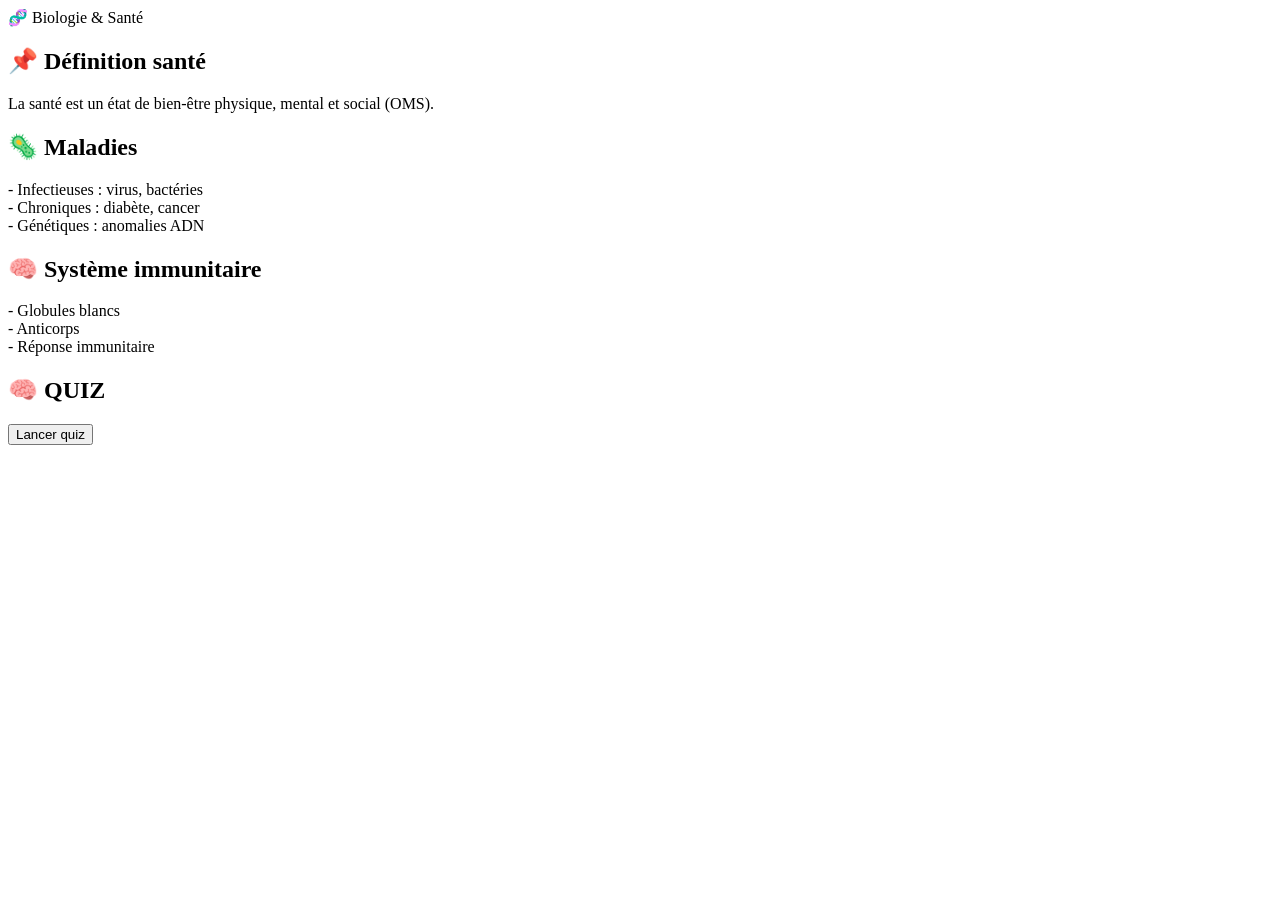
==== bio.html @ fa760a11 "Create bio.html" ====
<!DOCTYPE html>
<html lang="fr">
<head>
<meta charset="UTF-8">
<title>Biologie ST2S</title>
<link rel="stylesheet" href="style.css">
</head>

<body>

<header>🧬 Biologie & Santé</header>

<div class="container">

  <div class="card">
    <h2>📌 Définition santé</h2>
    <p>La santé est un état de bien-être physique, mental et social (OMS).</p>
  </div>

  <div class="card">
    <h2>🦠 Maladies</h2>
    <p>
      - Infectieuses : virus, bactéries<br>
      - Chroniques : diabète, cancer<br>
      - Génétiques : anomalies ADN
    </p>
  </div>

  <div class="card">
    <h2>🧠 Système immunitaire</h2>
    <p>
      - Globules blancs<br>
      - Anticorps<br>
      - Réponse immunitaire
    </p>
  </div>

  <div class="card">
    <h2>🧠 QUIZ</h2>
    <button onclick="quizBio()">Lancer quiz</button>
    <p id="bioResult"></p>
  </div>

</div>

<script src="script.js"></script>
</body>
</html>
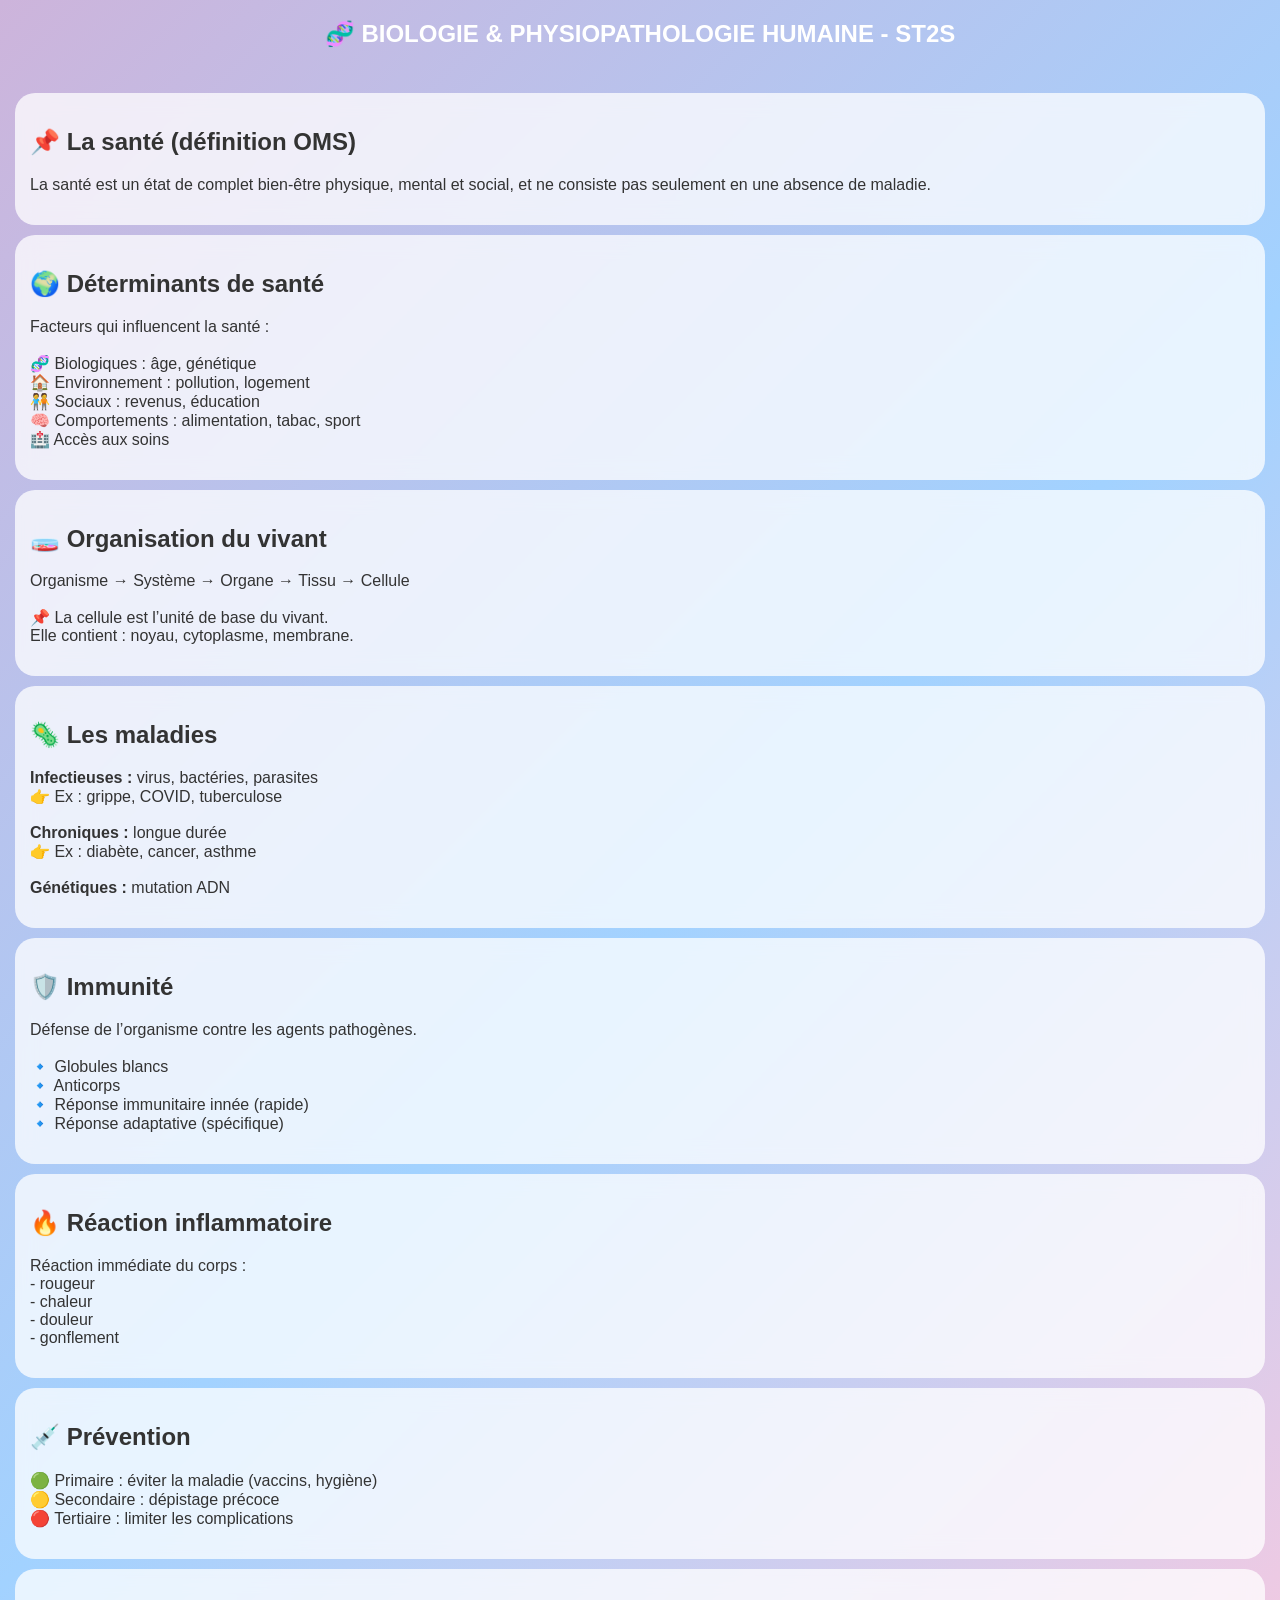
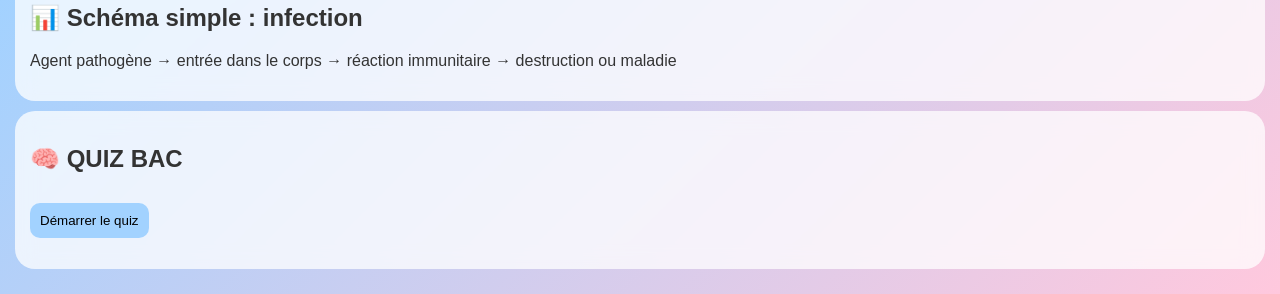
==== commit 5930a029: "Update bio.html" ====
--- a/bio.html
+++ b/bio.html
@@ -2,47 +2,119 @@
 <html lang="fr">
 <head>
 <meta charset="UTF-8">
-<title>Biologie ST2S</title>
+<title>Bio ST2S Bac</title>
 <link rel="stylesheet" href="style.css">
 </head>
 
 <body>
 
-<header>🧬 Biologie & Santé</header>
+<header>🧬 BIOLOGIE & PHYSIOPATHOLOGIE HUMAINE - ST2S</header>
 
 <div class="container">
 
+  <!-- INTRO -->
   <div class="card">
-    <h2>📌 Définition santé</h2>
-    <p>La santé est un état de bien-être physique, mental et social (OMS).</p>
-  </div>
-
-  <div class="card">
-    <h2>🦠 Maladies</h2>
+    <h2>📌 La santé (définition OMS)</h2>
     <p>
-      - Infectieuses : virus, bactéries<br>
-      - Chroniques : diabète, cancer<br>
-      - Génétiques : anomalies ADN
+      La santé est un état de complet bien-être physique, mental et social,
+      et ne consiste pas seulement en une absence de maladie.
     </p>
   </div>
 
+  <!-- DETERMINANTS -->
   <div class="card">
-    <h2>🧠 Système immunitaire</h2>
+    <h2>🌍 Déterminants de santé</h2>
     <p>
-      - Globules blancs<br>
-      - Anticorps<br>
-      - Réponse immunitaire
+      Facteurs qui influencent la santé :
+      <br><br>
+      🧬 Biologiques : âge, génétique<br>
+      🏠 Environnement : pollution, logement<br>
+      🧑‍🤝‍🧑 Sociaux : revenus, éducation<br>
+      🧠 Comportements : alimentation, tabac, sport<br>
+      🏥 Accès aux soins
     </p>
   </div>
 
+  <!-- CELLULE -->
   <div class="card">
-    <h2>🧠 QUIZ</h2>
-    <button onclick="quizBio()">Lancer quiz</button>
-    <p id="bioResult"></p>
+    <h2>🧫 Organisation du vivant</h2>
+    <p>
+      Organisme → Système → Organe → Tissu → Cellule<br><br>
+
+      📌 La cellule est l’unité de base du vivant.<br>
+      Elle contient : noyau, cytoplasme, membrane.
+    </p>
+  </div>
+
+  <!-- MALADIES -->
+  <div class="card">
+    <h2>🦠 Les maladies</h2>
+
+    <p>
+      <b>Infectieuses :</b> virus, bactéries, parasites<br>
+      👉 Ex : grippe, COVID, tuberculose<br><br>
+
+      <b>Chroniques :</b> longue durée<br>
+      👉 Ex : diabète, cancer, asthme<br><br>
+
+      <b>Génétiques :</b> mutation ADN
+    </p>
+  </div>
+
+  <!-- IMMUNITÉ -->
+  <div class="card">
+    <h2>🛡️ Immunité</h2>
+    <p>
+      Défense de l’organisme contre les agents pathogènes.
+      <br><br>
+      🔹 Globules blancs<br>
+      🔹 Anticorps<br>
+      🔹 Réponse immunitaire innée (rapide)<br>
+      🔹 Réponse adaptative (spécifique)
+    </p>
+  </div>
+
+  <!-- INFLAMMATION -->
+  <div class="card">
+    <h2>🔥 Réaction inflammatoire</h2>
+    <p>
+      Réaction immédiate du corps :
+      <br>
+      - rougeur<br>
+      - chaleur<br>
+      - douleur<br>
+      - gonflement
+    </p>
+  </div>
+
+  <!-- PREVENTION -->
+  <div class="card">
+    <h2>💉 Prévention</h2>
+    <p>
+      🟢 Primaire : éviter la maladie (vaccins, hygiène)<br>
+      🟡 Secondaire : dépistage précoce<br>
+      🔴 Tertiaire : limiter les complications
+    </p>
+  </div>
+
+  <!-- SCHÉMA TEXTE -->
+  <div class="card">
+    <h2>📊 Schéma simple : infection</h2>
+    <p>
+      Agent pathogène → entrée dans le corps → réaction immunitaire → destruction ou maladie
+    </p>
+  </div>
+
+  <!-- QUIZ -->
+  <div class="card">
+    <h2>🧠 QUIZ BAC</h2>
+    <button onclick="quizBio()">Démarrer le quiz</button>
+    <p id="resultBio"></p>
   </div>
 
 </div>
 
 <script src="script.js"></script>
+
 </body>
 </html>
--- a/style.css
+++ b/style.css
@@ -0,0 +1,34 @@
+body {
+  margin: 0;
+  font-family: Arial, sans-serif;
+  background: linear-gradient(135deg, #cdb4db, #a2d2ff, #ffc8dd);
+  color: #333;
+}
+
+header {
+  text-align: center;
+  padding: 20px;
+  color: white;
+  font-size: 24px;
+  font-weight: bold;
+}
+
+.container {
+  padding: 15px;
+}
+
+.card {
+  background: rgba(255,255,255,0.75);
+  margin: 10px 0;
+  padding: 15px;
+  border-radius: 20px;
+  backdrop-filter: blur(10px);
+}
+
+button {
+  background: #a2d2ff;
+  border: none;
+  padding: 10px;
+  border-radius: 10px;
+  margin-top: 10px;
+}
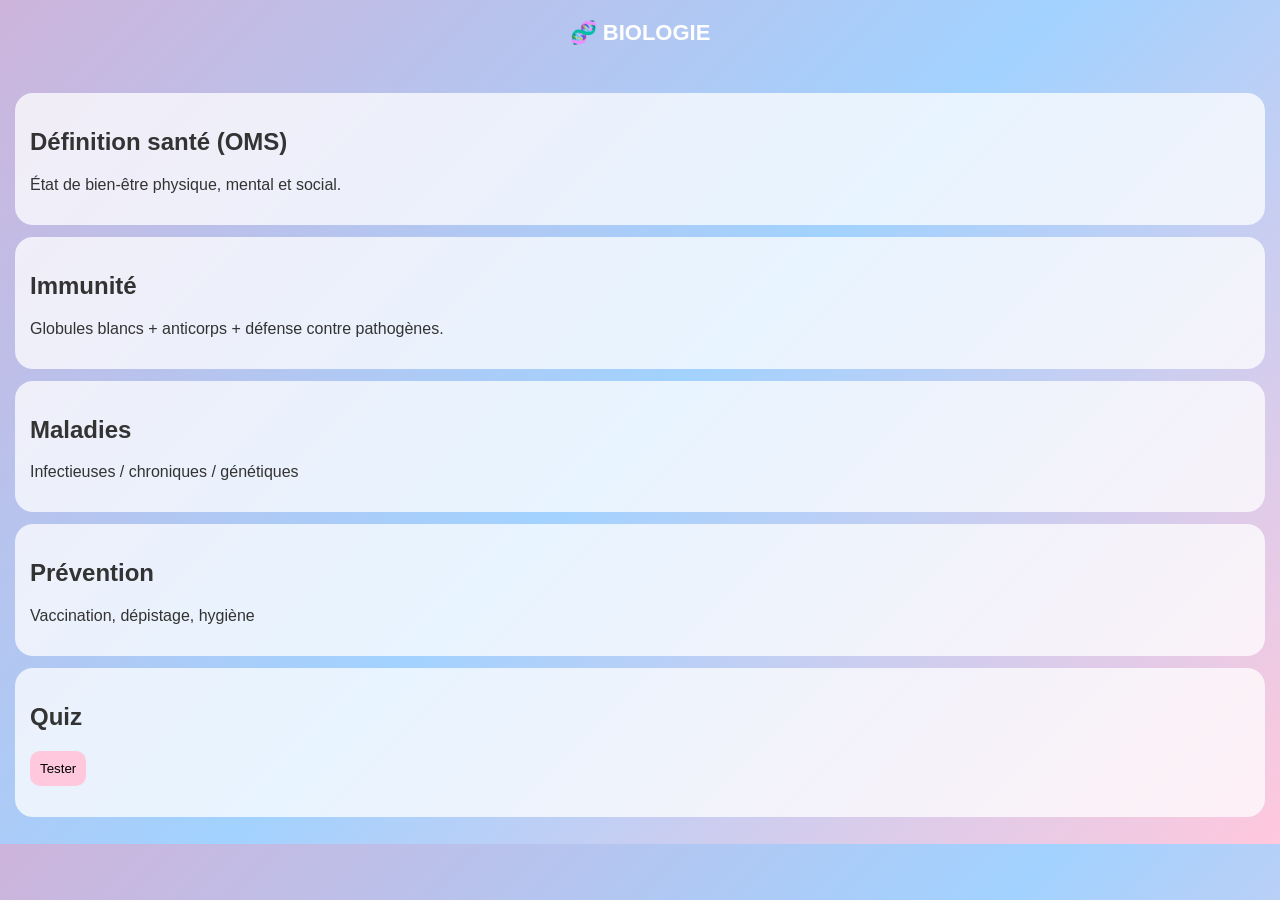
==== commit e41e49d7: "Update bio.html" ====
--- a/bio.html
+++ b/bio.html
@@ -2,119 +2,44 @@
 <html lang="fr">
 <head>
 <meta charset="UTF-8">
-<title>Bio ST2S Bac</title>
+<title>Bio ST2S</title>
 <link rel="stylesheet" href="style.css">
 </head>
 
 <body>
 
-<header>🧬 BIOLOGIE & PHYSIOPATHOLOGIE HUMAINE - ST2S</header>
+<header>🧬 BIOLOGIE</header>
 
 <div class="container">
 
-  <!-- INTRO -->
-  <div class="card">
-    <h2>📌 La santé (définition OMS)</h2>
-    <p>
-      La santé est un état de complet bien-être physique, mental et social,
-      et ne consiste pas seulement en une absence de maladie.
-    </p>
-  </div>
+<div class="card">
+<h2>Définition santé (OMS)</h2>
+<p>État de bien-être physique, mental et social.</p>
+</div>
 
-  <!-- DETERMINANTS -->
-  <div class="card">
-    <h2>🌍 Déterminants de santé</h2>
-    <p>
-      Facteurs qui influencent la santé :
-      <br><br>
-      🧬 Biologiques : âge, génétique<br>
-      🏠 Environnement : pollution, logement<br>
-      🧑‍🤝‍🧑 Sociaux : revenus, éducation<br>
-      🧠 Comportements : alimentation, tabac, sport<br>
-      🏥 Accès aux soins
-    </p>
-  </div>
+<div class="card">
+<h2>Immunité</h2>
+<p>Globules blancs + anticorps + défense contre pathogènes.</p>
+</div>
 
-  <!-- CELLULE -->
-  <div class="card">
-    <h2>🧫 Organisation du vivant</h2>
-    <p>
-      Organisme → Système → Organe → Tissu → Cellule<br><br>
+<div class="card">
+<h2>Maladies</h2>
+<p>Infectieuses / chroniques / génétiques</p>
+</div>
 
-      📌 La cellule est l’unité de base du vivant.<br>
-      Elle contient : noyau, cytoplasme, membrane.
-    </p>
-  </div>
+<div class="card">
+<h2>Prévention</h2>
+<p>Vaccination, dépistage, hygiène</p>
+</div>
 
-  <!-- MALADIES -->
-  <div class="card">
-    <h2>🦠 Les maladies</h2>
-
-    <p>
-      <b>Infectieuses :</b> virus, bactéries, parasites<br>
-      👉 Ex : grippe, COVID, tuberculose<br><br>
-
-      <b>Chroniques :</b> longue durée<br>
-      👉 Ex : diabète, cancer, asthme<br><br>
-
-      <b>Génétiques :</b> mutation ADN
-    </p>
-  </div>
-
-  <!-- IMMUNITÉ -->
-  <div class="card">
-    <h2>🛡️ Immunité</h2>
-    <p>
-      Défense de l’organisme contre les agents pathogènes.
-      <br><br>
-      🔹 Globules blancs<br>
-      🔹 Anticorps<br>
-      🔹 Réponse immunitaire innée (rapide)<br>
-      🔹 Réponse adaptative (spécifique)
-    </p>
-  </div>
-
-  <!-- INFLAMMATION -->
-  <div class="card">
-    <h2>🔥 Réaction inflammatoire</h2>
-    <p>
-      Réaction immédiate du corps :
-      <br>
-      - rougeur<br>
-      - chaleur<br>
-      - douleur<br>
-      - gonflement
-    </p>
-  </div>
-
-  <!-- PREVENTION -->
-  <div class="card">
-    <h2>💉 Prévention</h2>
-    <p>
-      🟢 Primaire : éviter la maladie (vaccins, hygiène)<br>
-      🟡 Secondaire : dépistage précoce<br>
-      🔴 Tertiaire : limiter les complications
-    </p>
-  </div>
-
-  <!-- SCHÉMA TEXTE -->
-  <div class="card">
-    <h2>📊 Schéma simple : infection</h2>
-    <p>
-      Agent pathogène → entrée dans le corps → réaction immunitaire → destruction ou maladie
-    </p>
-  </div>
-
-  <!-- QUIZ -->
-  <div class="card">
-    <h2>🧠 QUIZ BAC</h2>
-    <button onclick="quizBio()">Démarrer le quiz</button>
-    <p id="resultBio"></p>
-  </div>
+<div class="card">
+<h2>Quiz</h2>
+<button onclick="quizBio()">Tester</button>
+<p id="bio"></p>
+</div>
 
 </div>
 
 <script src="script.js"></script>
-
 </body>
 </html>
--- a/style.css
+++ b/style.css
@@ -1,6 +1,6 @@
 body {
   margin: 0;
-  font-family: Arial, sans-serif;
+  font-family: Arial;
   background: linear-gradient(135deg, #cdb4db, #a2d2ff, #ffc8dd);
   color: #333;
 }
@@ -9,7 +9,7 @@
   text-align: center;
   padding: 20px;
   color: white;
-  font-size: 24px;
+  font-size: 22px;
   font-weight: bold;
 }
 
@@ -19,16 +19,23 @@
 
 .card {
   background: rgba(255,255,255,0.75);
-  margin: 10px 0;
+  margin: 12px 0;
   padding: 15px;
-  border-radius: 20px;
-  backdrop-filter: blur(10px);
+  border-radius: 18px;
 }
 
+a {
+  display: inline-block;
+  margin-top: 10px;
+  text-decoration: none;
+  background: #a2d2ff;
+  padding: 8px 12px;
+  border-radius: 10px;
+  color: black;
+}
 button {
-  background: #a2d2ff;
+  background: #ffc8dd;
   border: none;
   padding: 10px;
   border-radius: 10px;
-  margin-top: 10px;
 }
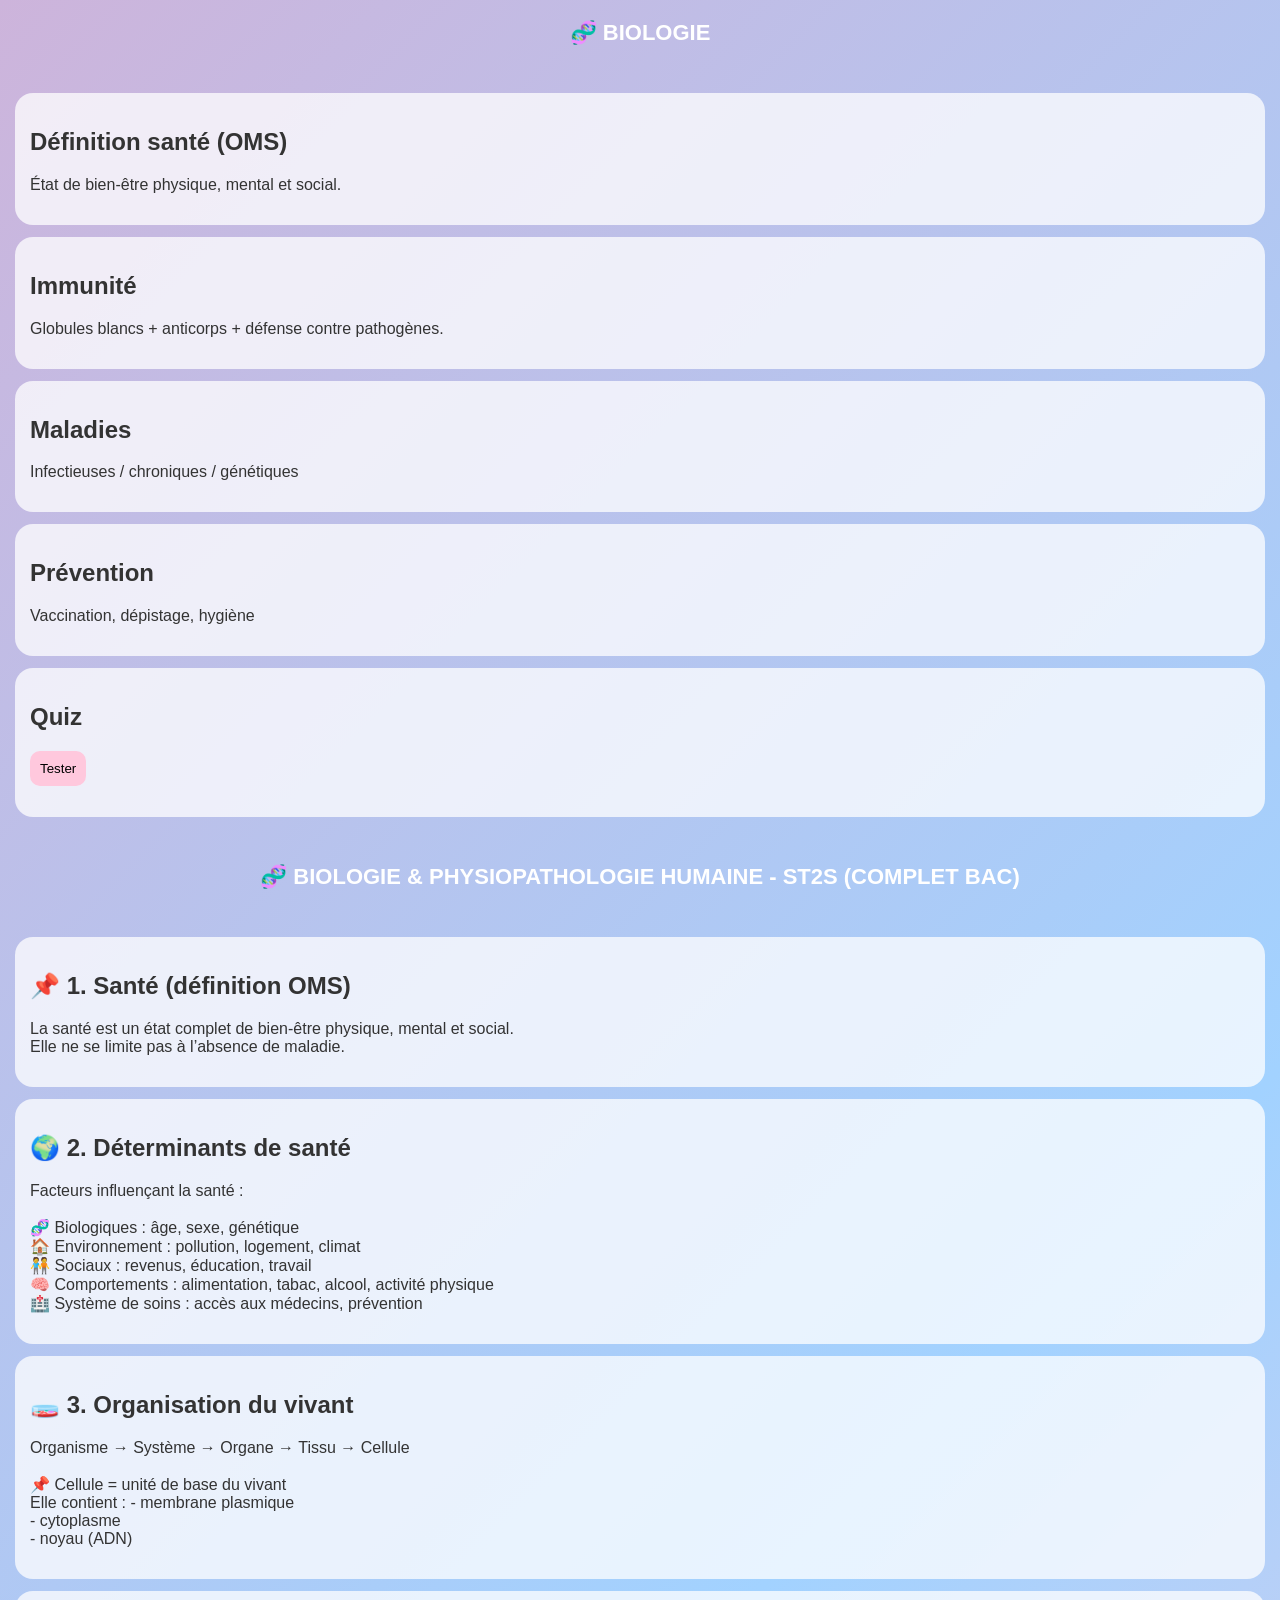
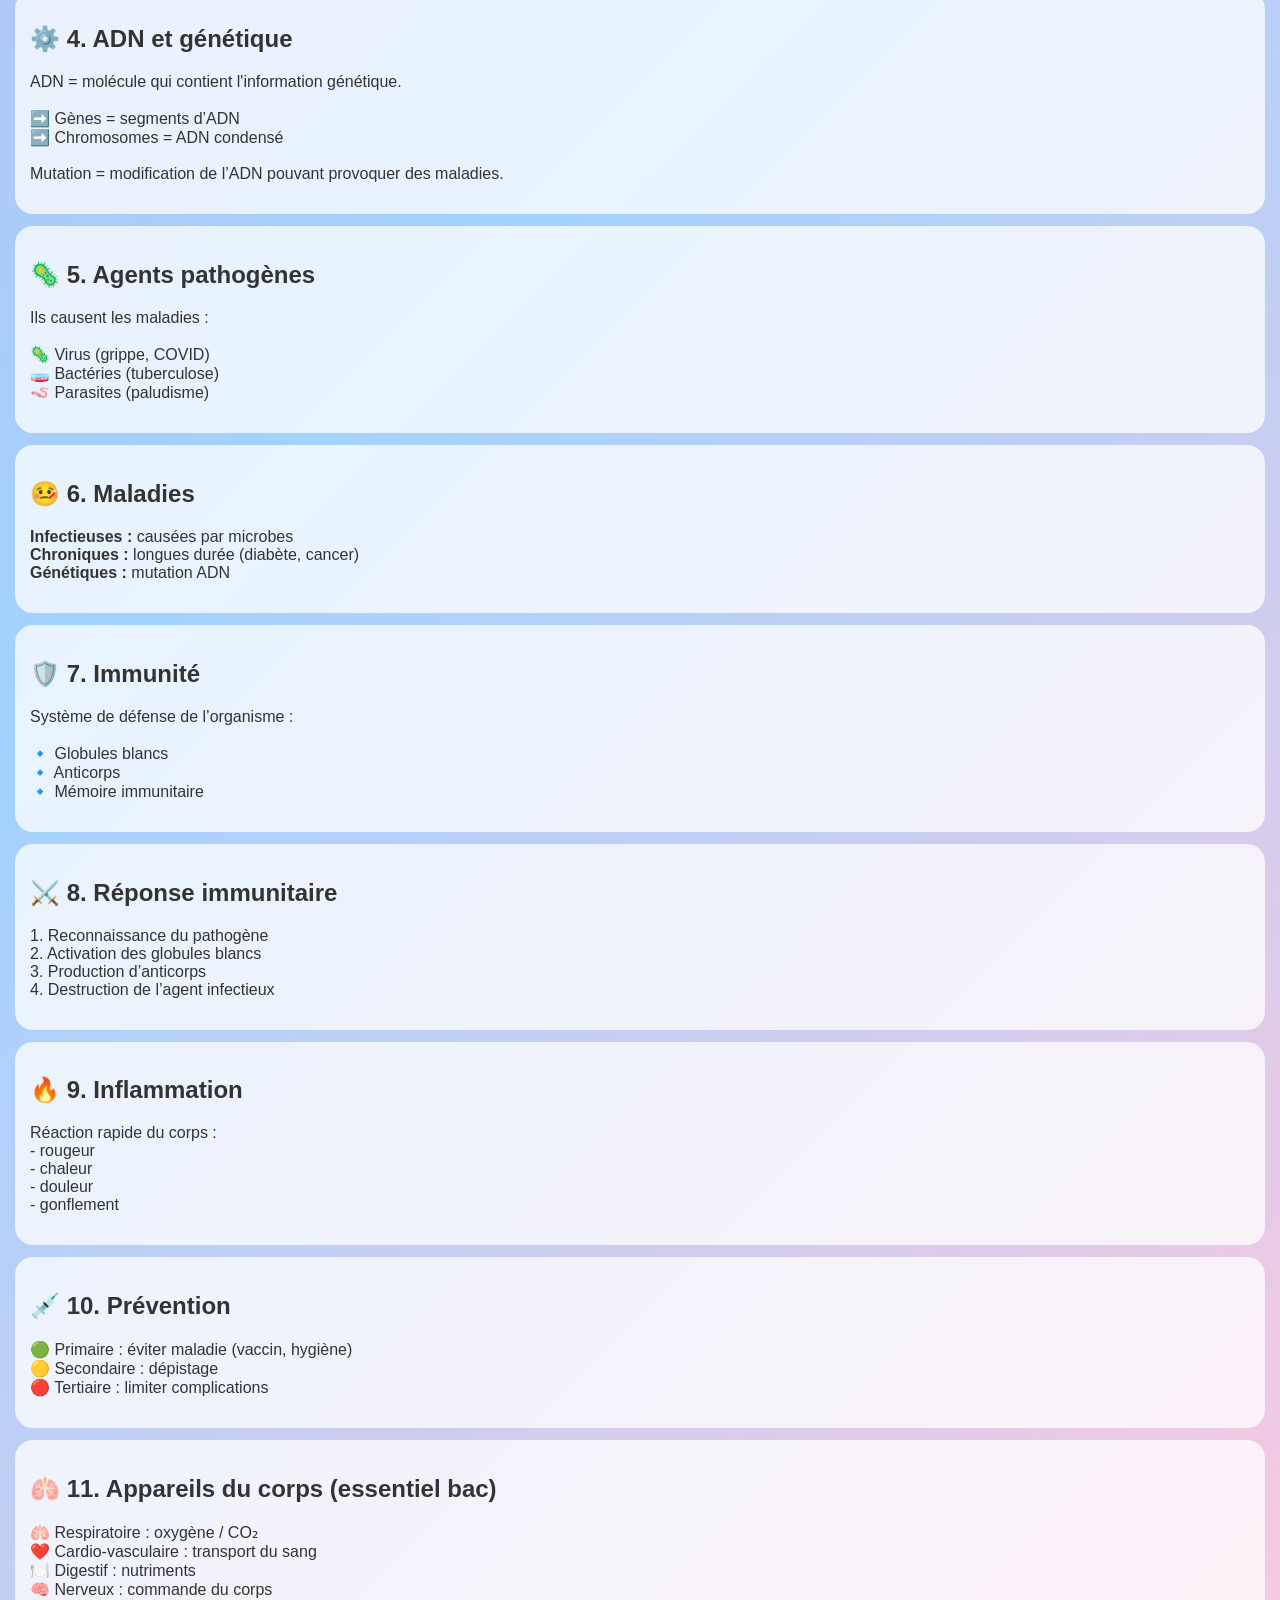
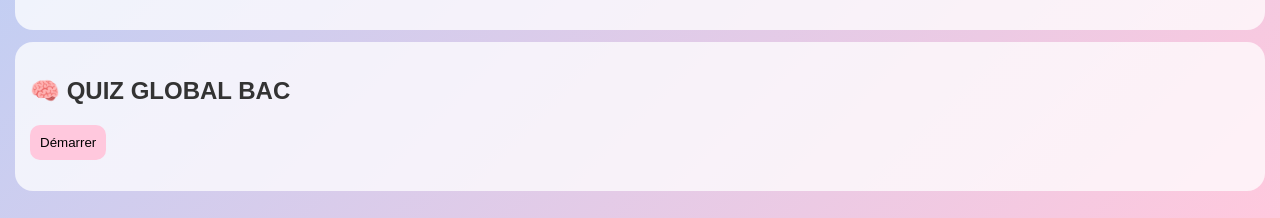
==== commit 56aacfac: "Update bio.html" ====
--- a/bio.html
+++ b/bio.html
@@ -42,4 +42,178 @@
 
 <script src="script.js"></script>
 </body>
+</html>
+<!DOCTYPE html>
+<html lang="fr">
+<head>
+<meta charset="UTF-8">
+<title>Bio ST2S Complet</title>
+<link rel="stylesheet" href="style.css">
+</head>
+
+<body>
+
+<header>🧬 BIOLOGIE & PHYSIOPATHOLOGIE HUMAINE - ST2S (COMPLET BAC)</header>
+
+<div class="container">
+
+<!-- ===================== -->
+<!-- CHAPITRE 1 -->
+<!-- ===================== -->
+
+<div class="card">
+<h2>📌 1. Santé (définition OMS)</h2>
+<p>
+La santé est un état complet de bien-être physique, mental et social.<br>
+Elle ne se limite pas à l’absence de maladie.
+</p>
+</div>
+
+<div class="card">
+<h2>🌍 2. Déterminants de santé</h2>
+<p>
+Facteurs influençant la santé :
+<br><br>
+🧬 Biologiques : âge, sexe, génétique<br>
+🏠 Environnement : pollution, logement, climat<br>
+🧑‍🤝‍🧑 Sociaux : revenus, éducation, travail<br>
+🧠 Comportements : alimentation, tabac, alcool, activité physique<br>
+🏥 Système de soins : accès aux médecins, prévention
+</p>
+</div>
+
+<!-- ===================== -->
+<!-- CHAPITRE 2 -->
+<!-- ===================== -->
+
+<div class="card">
+<h2>🧫 3. Organisation du vivant</h2>
+<p>
+Organisme → Système → Organe → Tissu → Cellule
+<br><br>
+📌 Cellule = unité de base du vivant<br>
+Elle contient :
+- membrane plasmique<br>
+- cytoplasme<br>
+- noyau (ADN)
+</p>
+</div>
+
+<div class="card">
+<h2>⚙️ 4. ADN et génétique</h2>
+<p>
+ADN = molécule qui contient l'information génétique.<br><br>
+➡️ Gènes = segments d’ADN<br>
+➡️ Chromosomes = ADN condensé<br><br>
+Mutation = modification de l’ADN pouvant provoquer des maladies.
+</p>
+</div>
+
+<!-- ===================== -->
+<!-- CHAPITRE 3 -->
+<!-- ===================== -->
+
+<div class="card">
+<h2>🦠 5. Agents pathogènes</h2>
+<p>
+Ils causent les maladies :
+<br><br>
+🦠 Virus (grippe, COVID)<br>
+🧫 Bactéries (tuberculose)<br>
+🪱 Parasites (paludisme)
+</p>
+</div>
+
+<div class="card">
+<h2>🤒 6. Maladies</h2>
+<p>
+<b>Infectieuses :</b> causées par microbes<br>
+<b>Chroniques :</b> longues durée (diabète, cancer)<br>
+<b>Génétiques :</b> mutation ADN
+</p>
+</div>
+
+<!-- ===================== -->
+<!-- CHAPITRE 4 -->
+<!-- ===================== -->
+
+<div class="card">
+<h2>🛡️ 7. Immunité</h2>
+<p>
+Système de défense de l’organisme :
+<br><br>
+🔹 Globules blancs<br>
+🔹 Anticorps<br>
+🔹 Mémoire immunitaire
+</p>
+</div>
+
+<div class="card">
+<h2>⚔️ 8. Réponse immunitaire</h2>
+<p>
+1. Reconnaissance du pathogène<br>
+2. Activation des globules blancs<br>
+3. Production d’anticorps<br>
+4. Destruction de l’agent infectieux
+</p>
+</div>
+
+<!-- ===================== -->
+<!-- CHAPITRE 5 -->
+<!-- ===================== -->
+
+<div class="card">
+<h2>🔥 9. Inflammation</h2>
+<p>
+Réaction rapide du corps :
+<br>
+- rougeur<br>
+- chaleur<br>
+- douleur<br>
+- gonflement
+</p>
+</div>
+
+<!-- ===================== -->
+<!-- CHAPITRE 6 -->
+<!-- ===================== -->
+
+<div class="card">
+<h2>💉 10. Prévention</h2>
+<p>
+🟢 Primaire : éviter maladie (vaccin, hygiène)<br>
+🟡 Secondaire : dépistage<br>
+🔴 Tertiaire : limiter complications
+</p>
+</div>
+
+<!-- ===================== -->
+<!-- CHAPITRE 7 -->
+<!-- ===================== -->
+
+<div class="card">
+<h2>🫁 11. Appareils du corps (essentiel bac)</h2>
+<p>
+🫁 Respiratoire : oxygène / CO₂<br>
+❤️ Cardio-vasculaire : transport du sang<br>
+🍽️ Digestif : nutriments<br>
+🧠 Nerveux : commande du corps
+</p>
+</div>
+
+<!-- ===================== -->
+<!-- QUIZ -->
+<!-- ===================== -->
+
+<div class="card">
+<h2>🧠 QUIZ GLOBAL BAC</h2>
+<button onclick="quizBio()">Démarrer</button>
+<p id="resultBio"></p>
+</div>
+
+</div>
+
+<script src="script.js"></script>
+
+</body>
 </html>
